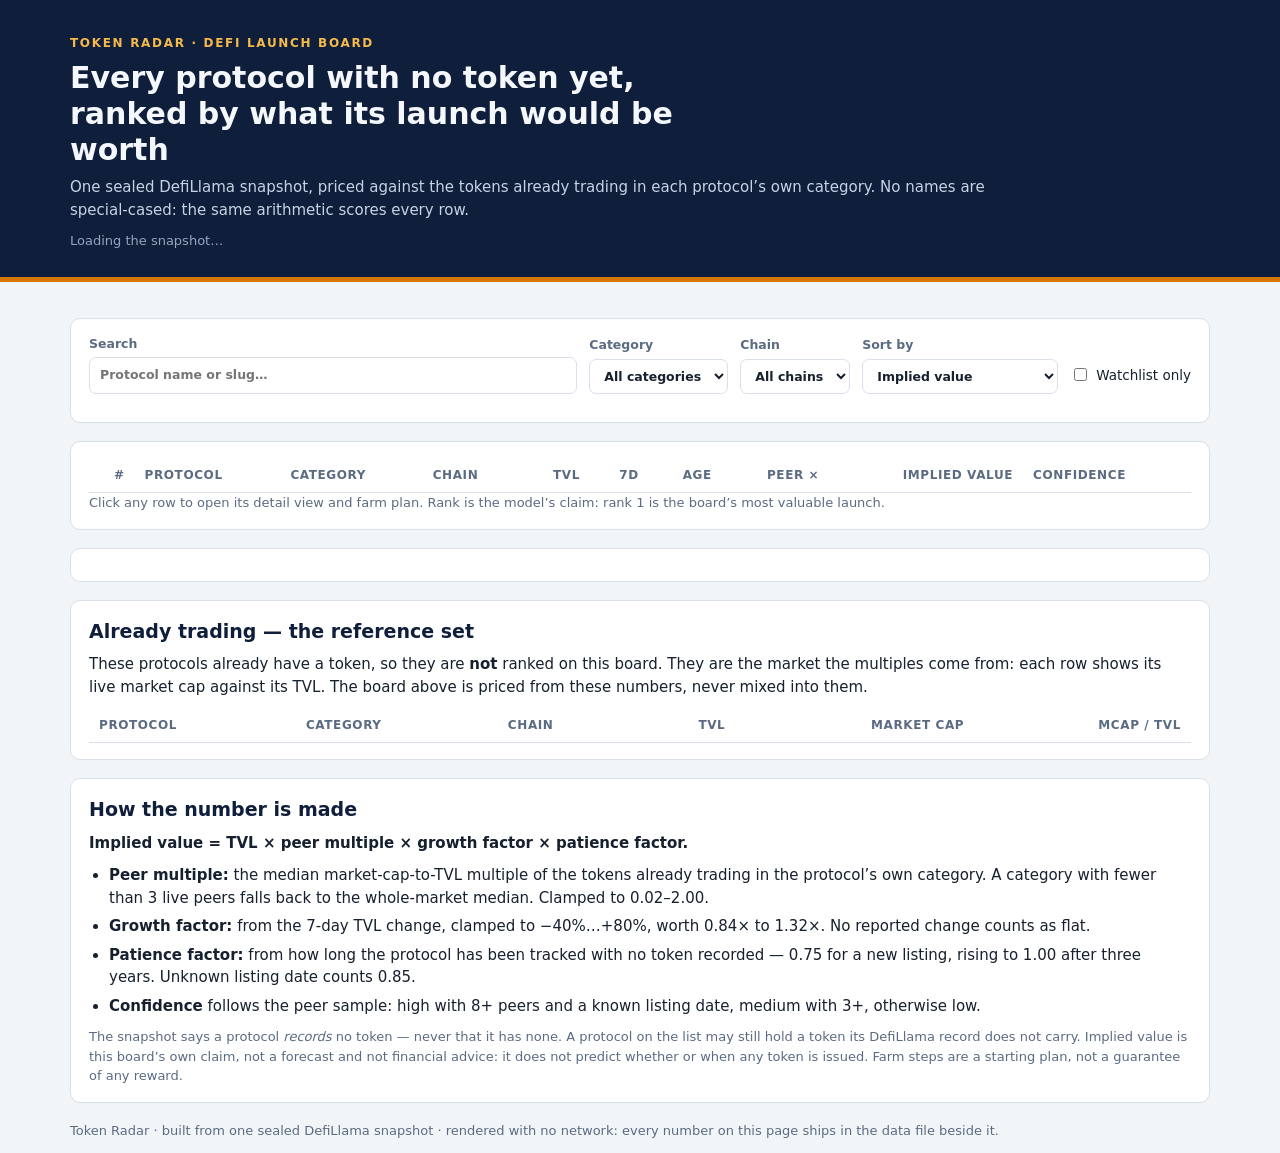
==== dashboard/index.html @ 009c53be "Token Radar: peer-multiple valuation of 198 pre-token protocols Reads the sealed DefiLlama snapshot," ====
<!doctype html>
<html lang="en">
<head>
<meta charset="utf-8">
<meta name="viewport" content="width=device-width, initial-scale=1">
<title>Token Radar — pre-token protocols ranked by implied launch value</title>
<link rel="stylesheet" href="app.css">
</head>
<body>
<header class="top">
  <div class="wrap">
    <p class="kicker">TOKEN RADAR &middot; DEFI LAUNCH BOARD</p>
    <h1>Every protocol with no token yet, ranked by what its launch would be worth</h1>
    <p class="lede">One sealed DefiLlama snapshot, priced against the tokens already trading in each
    protocol&rsquo;s own category. No names are special-cased: the same arithmetic scores every row.</p>
    <p class="meta" id="meta-line">Loading the snapshot&hellip;</p>
  </div>
</header>

<main class="wrap">
  <section class="stats" id="stats" aria-label="Board summary"></section>

  <section class="panel controls" aria-label="Filter and sort the board">
    <label class="field grow">Search
      <input id="q" type="search" placeholder="Protocol name or slug&hellip;" autocomplete="off">
    </label>
    <label class="field">Category
      <select id="category"><option value="all">All categories</option></select>
    </label>
    <label class="field">Chain
      <select id="chain"><option value="all">All chains</option></select>
    </label>
    <label class="field">Sort by
      <select id="sort">
        <option value="implied">Implied value</option>
        <option value="tvl">TVL</option>
        <option value="growth">7-day growth</option>
        <option value="age">Age (tracked longest)</option>
        <option value="multiple">Peer multiple</option>
      </select>
    </label>
    <label class="check"><input id="watchlist-only" type="checkbox"> Watchlist only</label>
    <p class="count" id="count-line"></p>
  </section>

  <section class="panel">
    <div class="table-scroll">
      <table id="board">
        <thead>
          <tr>
            <th class="num">#</th>
            <th>Protocol</th>
            <th>Category</th>
            <th>Chain</th>
            <th class="num">TVL</th>
            <th class="num">7d</th>
            <th class="num">Age</th>
            <th class="num">Peer &times;</th>
            <th class="num">Implied value</th>
            <th>Confidence</th>
          </tr>
        </thead>
        <tbody id="board-body"></tbody>
      </table>
    </div>
    <p class="hint">Click any row to open its detail view and farm plan. Rank is the model&rsquo;s claim:
    rank 1 is the board&rsquo;s most valuable launch.</p>
  </section>

  <section class="panel detail" id="detail" aria-label="Protocol detail"></section>

  <section class="panel">
    <h2>Already trading &mdash; the reference set</h2>
    <p>These protocols already have a token, so they are <strong>not</strong> ranked on this board.
    They are the market the multiples come from: each row shows its live market cap against its TVL.
    The board above is priced from these numbers, never mixed into them.</p>
    <div class="table-scroll">
      <table id="live">
        <thead>
          <tr>
            <th>Protocol</th>
            <th>Category</th>
            <th>Chain</th>
            <th class="num">TVL</th>
            <th class="num">Market cap</th>
            <th class="num">Mcap / TVL</th>
          </tr>
        </thead>
        <tbody id="live-body"></tbody>
      </table>
    </div>
  </section>

  <section class="panel method">
    <h2>How the number is made</h2>
    <p><strong>Implied value = TVL &times; peer multiple &times; growth factor &times; patience factor.</strong></p>
    <ul>
      <li><strong>Peer multiple:</strong> the median market-cap-to-TVL multiple of the tokens already
      trading in the protocol&rsquo;s own category. A category with fewer than 3 live peers falls back
      to the whole-market median. Clamped to 0.02&ndash;2.00.</li>
      <li><strong>Growth factor:</strong> from the 7-day TVL change, clamped to &minus;40%…+80%,
      worth 0.84&times; to 1.32&times;. No reported change counts as flat.</li>
      <li><strong>Patience factor:</strong> from how long the protocol has been tracked with no token
      recorded — 0.75 for a new listing, rising to 1.00 after three years. Unknown listing date counts 0.85.</li>
      <li><strong>Confidence</strong> follows the peer sample: high with 8+ peers and a known listing
      date, medium with 3+, otherwise low.</li>
    </ul>
    <p class="fine">The snapshot says a protocol <em>records</em> no token — never that it has none.
    A protocol on the list may still hold a token its DefiLlama record does not carry. Implied value is
    this board&rsquo;s own claim, not a forecast and not financial advice: it does not predict whether
    or when any token is issued. Farm steps are a starting plan, not a guarantee of any reward.</p>
  </section>
</main>

<footer class="wrap fine">
  <p>Token Radar &middot; built from one sealed DefiLlama snapshot &middot; rendered with no network:
  every number on this page ships in the data file beside it.</p>
</footer>

<script src="../data.js"></script>
<script src="app.js"></script>
</body>
</html>
---- dashboard/app.css ----
/* Token Radar: a light, dense, scannable board. One palette, one type scale. */
:root {
  --navy: #0f1e3a;
  --navy-soft: #1b325e;
  --amber: #d97706;
  --amber-soft: #fdf0d8;
  --ink: #17202e;
  --muted: #5b6b82;
  --line: #d9e0ea;
  --bg: #f2f5f8;
  --card: #ffffff;
  --good: #177245;
  --bad: #b3372e;
  --chip: #e8eef5;
}

* { box-sizing: border-box; }
body {
  margin: 0;
  background: var(--bg);
  color: var(--ink);
  font: 15px/1.5 system-ui, -apple-system, "Segoe UI", Roboto, sans-serif;
}
.wrap { max-width: 1180px; margin: 0 auto; padding: 0 20px; }

.top {
  background: var(--navy);
  color: #f4f7fb;
  padding: 34px 0 26px;
  border-bottom: 5px solid var(--amber);
}
.kicker {
  margin: 0 0 8px;
  color: #f5b94c;
  font-size: 12px;
  font-weight: 700;
  letter-spacing: 0.14em;
}
.top h1 { margin: 0 0 8px; font-size: 30px; line-height: 1.2; max-width: 22em; }
.lede { margin: 0 0 10px; color: #c7d3e4; max-width: 62em; }
.meta { margin: 0; color: #93a6c0; font-size: 13px; }

.stats {
  display: grid;
  grid-template-columns: repeat(5, 1fr);
  gap: 12px;
  margin: 18px 0;
}
.stat {
  background: var(--card);
  border: 1px solid var(--line);
  border-radius: 10px;
  padding: 12px 14px;
}
.stat b { display: block; font-size: 24px; line-height: 1.15; color: var(--navy); }
.stat span { color: var(--muted); font-size: 12.5px; }

.panel {
  background: var(--card);
  border: 1px solid var(--line);
  border-radius: 10px;
  padding: 16px 18px;
  margin: 0 0 18px;
}
.panel h2 { margin: 0 0 8px; font-size: 19px; color: var(--navy); }
.panel p { margin: 0 0 10px; }
.panel p:last-child { margin-bottom: 0; }

.controls {
  display: flex;
  flex-wrap: wrap;
  gap: 12px;
  align-items: flex-end;
}
.field { display: flex; flex-direction: column; gap: 4px; font-size: 12.5px; font-weight: 600; color: var(--muted); }
.field.grow { flex: 1 1 220px; }
input[type="search"], select {
  font: inherit;
  color: var(--ink);
  background: #fff;
  border: 1px solid var(--line);
  border-radius: 7px;
  padding: 8px 10px;
}
input[type="search"]:focus, select:focus { outline: 2px solid var(--amber); outline-offset: 1px; }
.check { display: flex; gap: 6px; align-items: center; font-size: 13.5px; padding-bottom: 9px; }
.count { flex-basis: 100%; margin: 0; color: var(--muted); font-size: 13px; }

.table-scroll { overflow-x: auto; }
table { border-collapse: collapse; width: 100%; font-size: 14px; }
th, td { padding: 8px 10px; border-bottom: 1px solid var(--line); text-align: left; white-space: nowrap; }
th { color: var(--muted); font-size: 12px; text-transform: uppercase; letter-spacing: 0.05em; }
th.num, td.num { text-align: right; font-variant-numeric: tabular-nums; }
td.num { font-variant-numeric: tabular-nums; }
tbody tr { cursor: pointer; }
tbody tr:hover { background: #f6f8fb; }
tbody tr.selected { background: var(--amber-soft); }
tbody tr.selected td:first-child { box-shadow: inset 3px 0 0 var(--amber); }
.rank { font-weight: 700; color: var(--navy); }
.name { font-weight: 650; }
.slug { color: var(--muted); font-size: 12px; display: block; }
.watch { color: var(--amber); font-weight: 700; font-size: 11px; }
.up { color: var(--good); }
.down { color: var(--bad); }
.pill {
  display: inline-block;
  padding: 2px 8px;
  border-radius: 20px;
  font-size: 12px;
  font-weight: 650;
  background: var(--chip);
  color: var(--navy-soft);
}
.pill.high { background: #dff0e4; color: var(--good); }
.pill.low { background: #fbe9e7; color: var(--bad); }
.hint { color: var(--muted); font-size: 13px; margin: 12px 0 0; }

.detail h2 { margin-bottom: 2px; }
.detail .sub { color: var(--muted); margin-bottom: 12px; }
.kv {
  display: grid;
  grid-template-columns: repeat(4, 1fr);
  gap: 10px;
  margin: 0 0 14px;
}
.kv div { background: #f6f8fb; border: 1px solid var(--line); border-radius: 8px; padding: 9px 11px; }
.kv b { display: block; font-size: 17px; color: var(--navy); }
.kv span { color: var(--muted); font-size: 12px; }
.steps { margin: 0; padding-left: 22px; }
.steps li { margin: 0 0 8px; }
.steps li::marker { font-weight: 700; color: var(--amber); }
.formula {
  background: #f6f8fb;
  border: 1px solid var(--line);
  border-left: 4px solid var(--amber);
  border-radius: 6px;
  padding: 10px 12px;
  font-variant-numeric: tabular-nums;
}
.method ul { margin: 0 0 10px; padding-left: 20px; }
.method li { margin-bottom: 6px; }
.fine { color: var(--muted); font-size: 13px; }
footer { padding: 6px 0 26px; }
.empty { padding: 22px 0; text-align: center; color: var(--muted); }

@media (max-width: 760px) {
  .stats { grid-template-columns: repeat(2, 1fr); }
  .kv { grid-template-columns: repeat(2, 1fr); }
  .top h1 { font-size: 23px; }
}
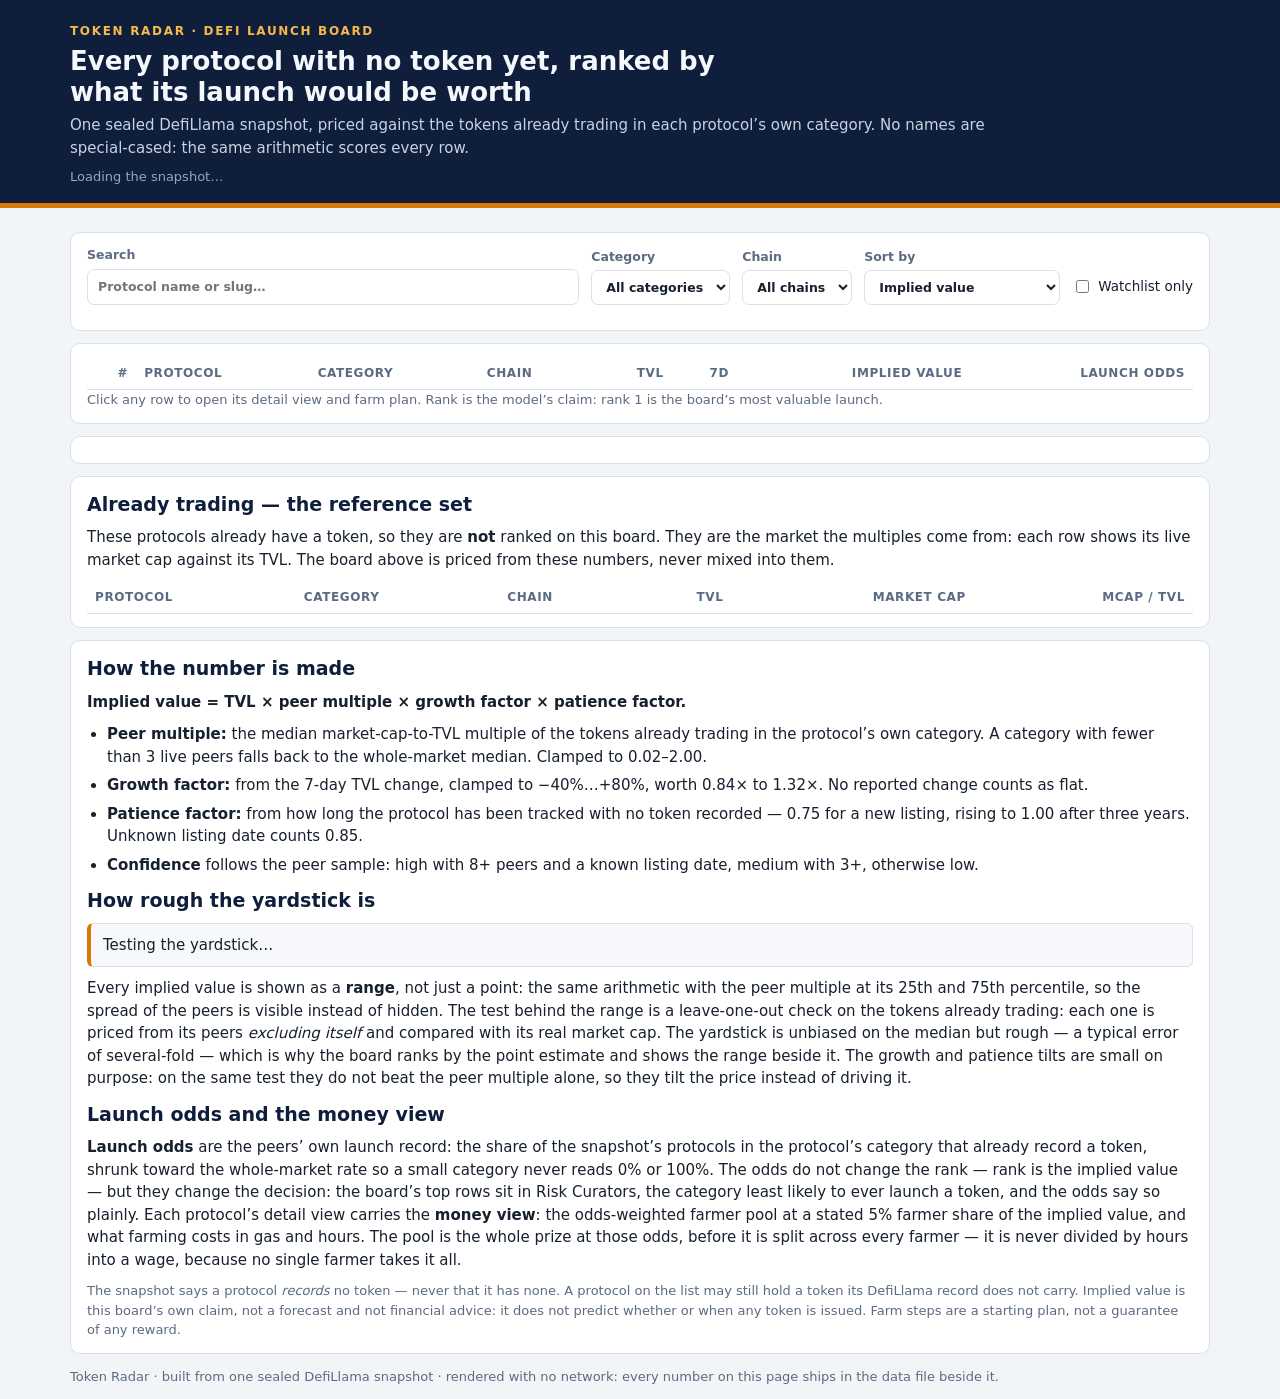
==== commit 55b52cf9: "Token Radar: honest ranges, launch odds, money view, clean screenshots The point estimate is no long" ====
--- a/dashboard/index.html
+++ b/dashboard/index.html
@@ -54,10 +54,8 @@
             <th>Chain</th>
             <th class="num">TVL</th>
             <th class="num">7d</th>
-            <th class="num">Age</th>
-            <th class="num">Peer &times;</th>
             <th class="num">Implied value</th>
-            <th>Confidence</th>
+            <th class="num">Launch odds</th>
           </tr>
         </thead>
         <tbody id="board-body"></tbody>
@@ -105,6 +103,26 @@
       <li><strong>Confidence</strong> follows the peer sample: high with 8+ peers and a known listing
       date, medium with 3+, otherwise low.</li>
     </ul>
+    <h2>How rough the yardstick is</h2>
+    <p class="formula" id="validation-line">Testing the yardstick&hellip;</p>
+    <p>Every implied value is shown as a <strong>range</strong>, not just a point: the same arithmetic
+    with the peer multiple at its 25th and 75th percentile, so the spread of the peers is visible
+    instead of hidden. The test behind the range is a leave-one-out check on the tokens already
+    trading: each one is priced from its peers <em>excluding itself</em> and compared with its real
+    market cap. The yardstick is unbiased on the median but rough — a typical error of several-fold —
+    which is why the board ranks by the point estimate and shows the range beside it. The growth and
+    patience tilts are small on purpose: on the same test they do not beat the peer multiple alone,
+    so they tilt the price instead of driving it.</p>
+    <h2>Launch odds and the money view</h2>
+    <p><strong>Launch odds</strong> are the peers&rsquo; own launch record: the share of the
+    snapshot&rsquo;s protocols in the protocol&rsquo;s category that already record a token, shrunk
+    toward the whole-market rate so a small category never reads 0% or 100%. The odds do not change
+    the rank — rank is the implied value — but they change the decision: the board&rsquo;s top rows
+    sit in Risk Curators, the category least likely to ever launch a token, and the odds say so
+    plainly. Each protocol&rsquo;s detail view carries the <strong>money view</strong>: the
+    odds-weighted farmer pool at a stated 5% farmer share of the implied value, and what farming
+    costs in gas and hours. The pool is the whole prize at those odds, before it is split across
+    every farmer — it is never divided by hours into a wage, because no single farmer takes it all.</p>
     <p class="fine">The snapshot says a protocol <em>records</em> no token — never that it has none.
     A protocol on the list may still hold a token its DefiLlama record does not carry. Implied value is
     this board&rsquo;s own claim, not a forecast and not financial advice: it does not predict whether
--- a/dashboard/app.css
+++ b/dashboard/app.css
@@ -26,41 +26,41 @@
 .top {
   background: var(--navy);
   color: #f4f7fb;
-  padding: 34px 0 26px;
+  padding: 22px 0 16px;
   border-bottom: 5px solid var(--amber);
 }
 .kicker {
-  margin: 0 0 8px;
+  margin: 0 0 6px;
   color: #f5b94c;
   font-size: 12px;
   font-weight: 700;
   letter-spacing: 0.14em;
 }
-.top h1 { margin: 0 0 8px; font-size: 30px; line-height: 1.2; max-width: 22em; }
-.lede { margin: 0 0 10px; color: #c7d3e4; max-width: 62em; }
+.top h1 { margin: 0 0 6px; font-size: 26px; line-height: 1.2; max-width: 26em; }
+.lede { margin: 0 0 8px; color: #c7d3e4; max-width: 62em; }
 .meta { margin: 0; color: #93a6c0; font-size: 13px; }
 
 .stats {
   display: grid;
   grid-template-columns: repeat(5, 1fr);
-  gap: 12px;
-  margin: 18px 0;
+  gap: 10px;
+  margin: 12px 0;
 }
 .stat {
   background: var(--card);
   border: 1px solid var(--line);
   border-radius: 10px;
-  padding: 12px 14px;
+  padding: 10px 12px;
 }
-.stat b { display: block; font-size: 24px; line-height: 1.15; color: var(--navy); }
+.stat b { display: block; font-size: 21px; line-height: 1.15; color: var(--navy); }
 .stat span { color: var(--muted); font-size: 12.5px; }
 
 .panel {
   background: var(--card);
   border: 1px solid var(--line);
   border-radius: 10px;
-  padding: 16px 18px;
-  margin: 0 0 18px;
+  padding: 13px 16px;
+  margin: 0 0 12px;
 }
 .panel h2 { margin: 0 0 8px; font-size: 19px; color: var(--navy); }
 .panel p { margin: 0 0 10px; }
@@ -87,11 +87,14 @@
 .count { flex-basis: 100%; margin: 0; color: var(--muted); font-size: 13px; }
 
 .table-scroll { overflow-x: auto; }
-table { border-collapse: collapse; width: 100%; font-size: 14px; }
-th, td { padding: 8px 10px; border-bottom: 1px solid var(--line); text-align: left; white-space: nowrap; }
+table { border-collapse: collapse; width: 100%; font-size: 13.5px; }
+th, td { padding: 7px 8px; border-bottom: 1px solid var(--line); text-align: left; white-space: nowrap; }
 th { color: var(--muted); font-size: 12px; text-transform: uppercase; letter-spacing: 0.05em; }
 th.num, td.num { text-align: right; font-variant-numeric: tabular-nums; }
 td.num { font-variant-numeric: tabular-nums; }
+/* The range under an implied value: the peer spread, small and muted. */
+.range { display: block; color: var(--muted); font-size: 11.5px; font-weight: 400; }
+.implied { font-weight: 700; color: var(--navy); }
 tbody tr { cursor: pointer; }
 tbody tr:hover { background: #f6f8fb; }
 tbody tr.selected { background: var(--amber-soft); }
@@ -119,7 +122,7 @@
 .detail .sub { color: var(--muted); margin-bottom: 12px; }
 .kv {
   display: grid;
-  grid-template-columns: repeat(4, 1fr);
+  grid-template-columns: repeat(3, 1fr);
   gap: 10px;
   margin: 0 0 14px;
 }
